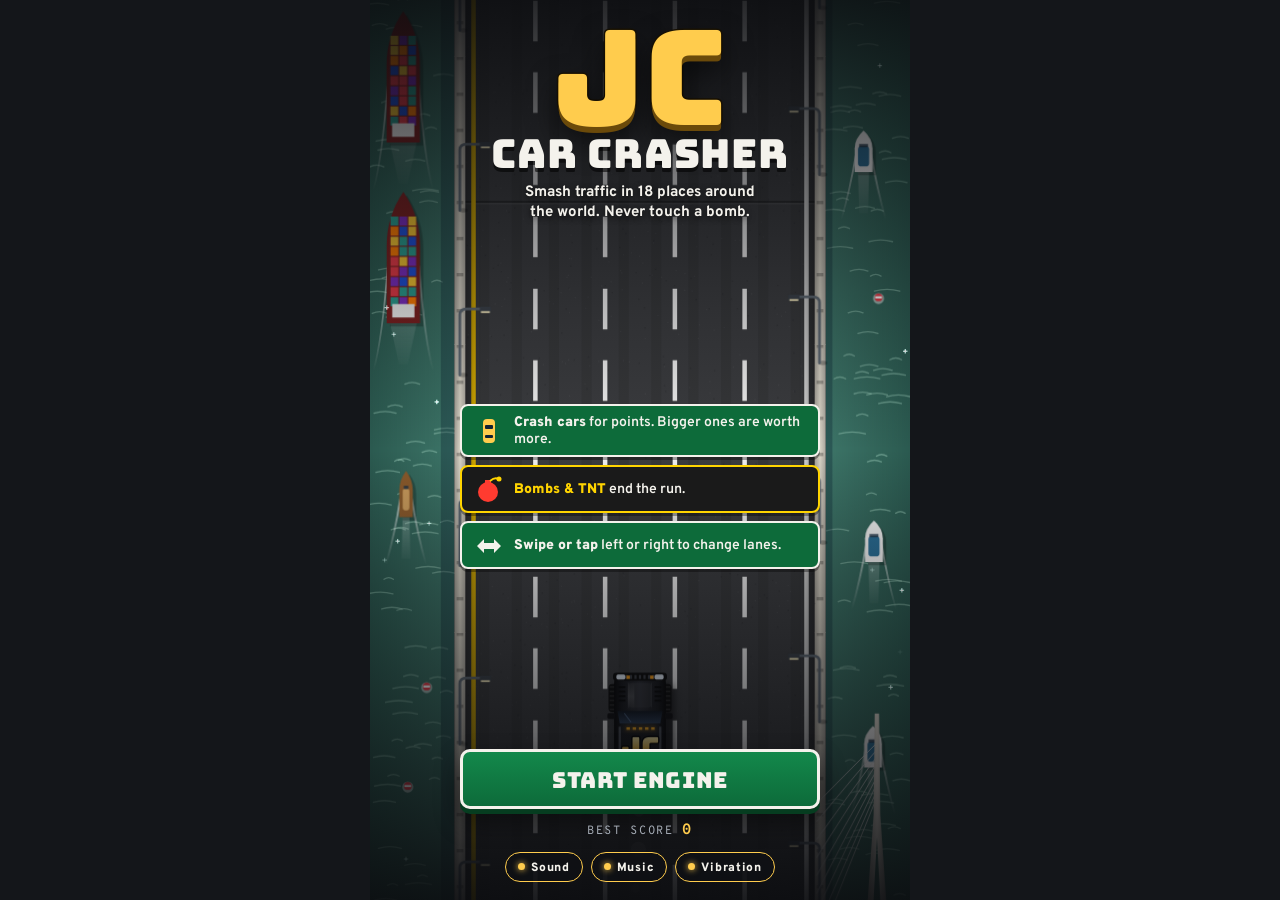
==== car-crasher/www/index.html @ 8ab08aec "Add JC Car Crasher: five-lane highway crash game for Android A free HTML5 canvas arcade game wrapped" ====
<!DOCTYPE html>
<html lang="en">
<head>
<meta charset="utf-8">
<meta name="viewport" content="width=device-width, initial-scale=1, maximum-scale=1, user-scalable=no, viewport-fit=cover">
<meta name="theme-color" content="#14161a">
<title>JC Car Crasher</title>
<link rel="stylesheet" href="css/game.css">
</head>
<body>
<div id="app">
  <canvas id="game" aria-label="Game view"></canvas>

  <div id="hud" hidden>
    <div class="hud-top">
      <div class="score-block">
        <div id="hud-score" class="score">0</div>
        <div class="best">BEST <span id="hud-best">0</span></div>
      </div>
      <div class="loc-chip">
        <img id="hud-flag" alt="">
        <div class="loc-text"><b id="hud-city">—</b><span id="hud-country">—</span></div>
      </div>
      <button id="btn-pause" class="icon-btn" aria-label="Pause"><span class="pause-glyph"></span></button>
    </div>
    <div class="hud-lap">
      <span class="lap-label">LAP <b id="hud-lap">1</b></span>
      <div class="lap-bar"><i id="hud-bar"></i></div>
      <span class="lap-cars"><b id="hud-cars">0</b>/<span id="hud-target">20</span> CARS</span>
    </div>
    <div class="hud-bottom">
      <div class="speedo"><b id="hud-speed">80</b><span>KM/H</span></div>
      <div id="hud-powers" class="powers"></div>
      <div id="hud-combo" class="combo" hidden><b id="hud-mult">x2</b><span id="hud-streak">5 STREAK</span></div>
    </div>
  </div>

  <div id="banner" class="banner" hidden>
    <div class="banner-sign">
      <div class="banner-meta"><span id="bn-lap">LAP 2</span><span>NOW RACING IN</span></div>
      <div class="banner-main">
        <img id="bn-flag" alt="">
        <div class="banner-names"><h2 id="bn-city">City</h2><p id="bn-country">Country</p></div>
      </div>
      <p id="bn-tag" class="banner-tag"></p>
    </div>
    <img id="bn-landmark" class="banner-lm" alt="">
  </div>

  <div id="toast" class="toast" hidden></div>
  <div id="hint" class="hint" hidden><span class="chev">◀</span> Swipe or tap to switch lanes <span class="chev">▶</span></div>

  <section id="screen-title" class="screen title-screen">
    <div class="title-top">
      <div class="logo" aria-label="JC Car Crasher">
        <span class="logo-jc">JC</span>
        <span class="logo-name">CAR CRASHER</span>
      </div>
      <p class="tagline">Smash traffic in 18 places around the world. Never touch a bomb.</p>
    </div>
    <div class="rules">
      <div class="rule"><span class="rule-icon car-icon"></span><span><b>Crash cars</b> for points. Bigger ones are worth more.</span></div>
      <div class="rule danger"><span class="rule-icon bomb-icon"></span><span><b>Bombs &amp; TNT</b> end the run.</span></div>
      <div class="rule"><span class="rule-icon lane-icon"></span><span><b>Swipe or tap</b> left or right to change lanes.</span></div>
    </div>
    <div class="title-bottom">
      <button id="btn-start" class="sign-btn">START ENGINE</button>
      <div class="title-best">BEST SCORE <b id="title-best">0</b></div>
      <div class="toggles">
        <button class="toggle" data-toggle="sound" aria-pressed="true">Sound</button>
        <button class="toggle" data-toggle="music" aria-pressed="true">Music</button>
        <button class="toggle" data-toggle="vibe" aria-pressed="true">Vibration</button>
      </div>
    </div>
  </section>

  <section id="screen-pause" class="screen pause-screen" hidden>
    <div class="panel">
      <h2 class="panel-title">PAUSED</h2>
      <p id="pause-where" class="panel-sub"></p>
      <button id="btn-resume" class="sign-btn">RESUME</button>
      <div class="toggles">
        <button class="toggle" data-toggle="sound" aria-pressed="true">Sound</button>
        <button class="toggle" data-toggle="music" aria-pressed="true">Music</button>
        <button class="toggle" data-toggle="vibe" aria-pressed="true">Vibration</button>
      </div>
      <button id="btn-quit" class="ghost-btn">Quit to title</button>
    </div>
  </section>

  <section id="screen-over" class="screen over-screen" hidden>
    <div class="panel">
      <div class="hazard-band"><h2>WRECKED</h2></div>
      <p id="over-cause" class="panel-sub"></p>
      <div class="over-score"><span>SCORE</span><b id="over-score">0</b><em id="over-new" hidden>NEW BEST</em></div>
      <dl class="stats">
        <div><dt>Laps</dt><dd id="st-laps">1</dd></div>
        <div><dt>Cars crashed</dt><dd id="st-cars">0</dd></div>
        <div><dt>Best streak</dt><dd id="st-combo">0</dd></div>
        <div><dt>Top speed</dt><dd id="st-speed">0</dd></div>
      </dl>
      <div class="visited"><span>RACED IN</span><div id="st-flags" class="flags"></div></div>
      <button id="btn-again" class="sign-btn">RACE AGAIN</button>
      <button id="btn-home" class="ghost-btn">Title screen</button>
    </div>
  </section>
</div>

<script src="js/util.js"></script>
<script src="js/flags.js"></script>
<script src="js/vehicles.js"></script>
<script src="js/locations.js"></script>
<script src="js/props.js"></script>
<script src="js/terrain.js"></script>
<script src="js/landmarks.js"></script>
<script src="js/audio.js"></script>
<script src="js/game.js"></script>
</body>
</html>
---- car-crasher/www/css/game.css ----
/* JC Car Crasher — UI dressed as road signage: highway-green panels, hazard stripes, JC gold. */
@font-face { font-family: 'Bungee'; font-weight: 400; font-display: swap; src: url('../fonts/bungee.woff2') format('woff2'); }
@font-face { font-family: 'Overpass'; font-weight: 100 900; font-display: swap; src: url('../fonts/overpass.woff2') format('woff2'); }
@font-face { font-family: 'Overpass Mono'; font-weight: 300 700; font-display: swap; src: url('../fonts/overpass-mono.woff2') format('woff2'); }

:root {
  /* Layout: full-bleed canvas; HUD pinned top as sign panels; menus are stacked sign boards over live gameplay */
  --asphalt: #14161a;
  --asphalt-2: #1f2228;
  --line: #3a3f48;
  --sign: #0d6b3a;
  --sign-hi: #13884b;
  --gold: #ffcc4d;
  --hazard: #ffd400;
  --danger: #ff3b30;
  --chalk: #f4f2ec;
  --muted: #a9b0ba;
  --glass: rgba(14, 16, 20, 0.72);
  --display: 'Bungee', 'Arial Black', Impact, sans-serif;
  --sign-font: 'Overpass', 'Arial Narrow', Arial, sans-serif;
  --mono: 'Overpass Mono', 'Courier New', monospace;
  color-scheme: dark;
}

* { box-sizing: border-box; -webkit-tap-highlight-color: transparent; }
html, body { height: 100%; margin: 0; background: var(--asphalt); color: var(--chalk); overflow: hidden; }
body { font-family: var(--sign-font); -webkit-font-smoothing: antialiased; user-select: none; -webkit-user-select: none; }
button { font: inherit; color: inherit; }
[hidden] { display: none !important; }

#app {
  position: fixed; inset: 0; margin: 0 auto; overflow: hidden;
  background: var(--asphalt); touch-action: none;
}
#game { position: absolute; inset: 0; display: block; width: 100%; height: 100%; }

/* ---------- HUD ---------- */
#hud { position: absolute; inset: 0; pointer-events: none; }
#hud::before {
  content: ''; position: absolute; left: 0; right: 0; top: 0; height: calc(118px + env(safe-area-inset-top, 0px));
  background: linear-gradient(180deg, rgba(8,9,12,.78) 0%, rgba(8,9,12,.5) 60%, rgba(8,9,12,0) 100%);
}
.hud-top {
  position: absolute; top: 0; left: 0; right: 0;
  display: flex; align-items: flex-start; justify-content: space-between; gap: 8px;
  padding: calc(10px + env(safe-area-inset-top, 0px)) max(12px, env(safe-area-inset-right, 0px)) 0 max(12px, env(safe-area-inset-left, 0px));
}
.score-block { min-width: 0; text-shadow: 0 2px 0 rgba(0,0,0,.55), 0 0 12px rgba(0,0,0,.5); }
.score { font-family: var(--display); font-size: clamp(26px, 8.4vw, 38px); line-height: 1; color: var(--chalk); font-variant-numeric: tabular-nums; }
.best { font-family: var(--mono); font-size: 11px; letter-spacing: .12em; color: var(--gold); margin-top: 4px; }

.loc-chip {
  display: flex; align-items: center; gap: 7px; min-width: 0; max-width: 46%;
  background: var(--sign); border: 2px solid var(--chalk); border-radius: 7px;
  padding: 5px 9px 4px 6px; box-shadow: 0 3px 0 rgba(0,0,0,.35);
}
.loc-chip img { width: 27px; height: 18px; border-radius: 2px; flex: none; }
.loc-text { display: flex; flex-direction: column; min-width: 0; line-height: 1.05; }
.loc-text b { font-weight: 900; font-size: 13px; letter-spacing: .03em; text-transform: uppercase; white-space: nowrap; overflow: hidden; text-overflow: ellipsis; }
.loc-text span { font-size: 9.5px; font-weight: 800; letter-spacing: .08em; text-transform: uppercase; opacity: .85; white-space: nowrap; overflow: hidden; text-overflow: ellipsis; }

.icon-btn {
  pointer-events: auto; width: 44px; height: 44px; flex: none; border-radius: 50%;
  border: 2px solid rgba(255,255,255,.75); background: var(--glass); display: grid; place-items: center; cursor: pointer;
}
.icon-btn:focus-visible, .sign-btn:focus-visible, .ghost-btn:focus-visible, .toggle:focus-visible { outline: 3px solid var(--hazard); outline-offset: 2px; }
.pause-glyph { width: 14px; height: 16px; border-left: 5px solid var(--chalk); border-right: 5px solid var(--chalk); }

.hud-lap {
  position: absolute; left: max(12px, env(safe-area-inset-left, 0px)); right: max(12px, env(safe-area-inset-right, 0px));
  top: calc(80px + env(safe-area-inset-top, 0px));
  display: flex; align-items: center; gap: 8px;
  font-family: var(--mono); font-size: 11px; letter-spacing: .08em; color: var(--chalk);
  text-shadow: 0 1px 2px rgba(0,0,0,.8);
}
.lap-label b { font-family: var(--display); font-weight: 400; font-size: 15px; color: var(--gold); }
.lap-bar { flex: 1; height: 7px; border-radius: 4px; background: rgba(0,0,0,.45); border: 1px solid rgba(255,255,255,.25); overflow: hidden; }
.lap-bar i { display: block; height: 100%; width: 0; background: linear-gradient(90deg, var(--sign-hi), var(--gold)); transition: width .25s ease; }
.lap-cars b { color: var(--gold); }

.hud-bottom {
  position: absolute; left: 0; right: 0; bottom: 0;
  display: flex; align-items: flex-end; justify-content: space-between; gap: 8px;
  padding: 0 max(12px, env(safe-area-inset-right, 0px)) calc(12px + env(safe-area-inset-bottom, 0px)) max(12px, env(safe-area-inset-left, 0px));
}
.speedo { display: flex; align-items: baseline; gap: 4px; background: var(--glass); border-radius: 8px; padding: 5px 9px 3px; border: 1px solid rgba(255,255,255,.18); }
.speedo b { font-family: var(--display); font-weight: 400; font-size: 20px; font-variant-numeric: tabular-nums; }
.speedo span { font-family: var(--mono); font-size: 10px; color: var(--muted); letter-spacing: .1em; }
.powers { display: flex; gap: 6px; flex: 1; justify-content: center; }
.power { font-family: var(--mono); font-size: 11px; font-weight: 700; letter-spacing: .06em; padding: 5px 8px 3px; border-radius: 999px; border: 1.5px solid currentColor; background: var(--glass); }
.power.shield { color: #3fb6ff; }
.power.double { color: var(--gold); }
.combo { display: flex; flex-direction: column; align-items: flex-end; line-height: 1; text-shadow: 0 2px 0 rgba(0,0,0,.6); }
.combo b { font-family: var(--display); font-weight: 400; font-size: 26px; color: var(--hazard); }
.combo span { font-family: var(--mono); font-size: 10px; letter-spacing: .1em; color: var(--chalk); margin-top: 2px; }
.combo.pop b { animation: pop .35s ease; }
@keyframes pop { 0% { transform: scale(1.6); } 100% { transform: scale(1); } }

/* ---------- lap banner ---------- */
.banner {
  position: absolute; left: 50%; top: calc(108px + env(safe-area-inset-top, 0px));
  width: min(92%, 400px); transform: translateX(-50%);
  display: flex; align-items: flex-end; gap: 0; pointer-events: none;
}
.banner.show { animation: bannerIn 3.6s cubic-bezier(.2,.9,.2,1) forwards; }
@keyframes bannerIn {
  0% { opacity: 0; transform: translate(-50%, -24px) scale(.94); }
  9% { opacity: 1; transform: translate(-50%, 0) scale(1); }
  86% { opacity: 1; transform: translate(-50%, 0) scale(1); }
  100% { opacity: 0; transform: translate(-50%, -14px) scale(.98); }
}
.banner-sign {
  position: relative; z-index: 1; flex: 1; min-width: 0;
  background: var(--sign); border: 3px solid var(--chalk); border-radius: 10px;
  padding: 9px 12px 10px; box-shadow: 0 6px 0 rgba(0,0,0,.35), 0 18px 40px rgba(0,0,0,.45);
}
.banner-meta { display: flex; justify-content: space-between; gap: 8px; font-weight: 800; font-size: 11px; letter-spacing: .14em; opacity: .9; }
.banner-meta span:first-child { color: var(--gold); }
.banner-main { display: flex; align-items: center; gap: 10px; margin-top: 6px; }
.banner-main img { width: 46px; height: 31px; border-radius: 3px; flex: none; box-shadow: 0 0 0 2px rgba(255,255,255,.85); }
.banner-names { min-width: 0; }
.banner-names h2 { margin: 0; font-weight: 900; font-size: clamp(24px, 8vw, 34px); line-height: .95; text-transform: uppercase; letter-spacing: .01em; text-wrap: balance; }
.banner-names p { margin: 3px 0 0; font-weight: 800; font-size: 12px; letter-spacing: .1em; text-transform: uppercase; opacity: .9; }
.banner-tag { margin: 8px 0 0; padding-top: 7px; border-top: 1px solid rgba(255,255,255,.35); font-size: 13px; font-weight: 600; }
.banner-lm { width: 34%; max-width: 130px; height: auto; max-height: 170px; object-fit: contain; object-position: bottom; margin-left: -18px; filter: drop-shadow(0 8px 10px rgba(0,0,0,.5)); }

/* ---------- toast + hint ---------- */
.toast {
  position: absolute; left: 50%; top: 42%; transform: translate(-50%, -50%);
  font-family: var(--display); font-size: 22px; letter-spacing: .02em; color: var(--chalk); text-align: center;
  text-shadow: 0 3px 0 rgba(0,0,0,.6), 0 0 18px rgba(0,0,0,.6); pointer-events: none; white-space: nowrap;
}
.toast small { display: block; font-family: var(--sign-font); font-weight: 800; font-size: 12px; letter-spacing: .12em; color: var(--gold); margin-top: 4px; }
.toast.show { animation: toastIn 1.9s ease forwards; }
@keyframes toastIn {
  0% { opacity: 0; transform: translate(-50%, -30%) scale(.8); }
  12% { opacity: 1; transform: translate(-50%, -50%) scale(1.05); }
  20% { transform: translate(-50%, -50%) scale(1); }
  80% { opacity: 1; }
  100% { opacity: 0; transform: translate(-50%, -70%); }
}
.hint {
  position: absolute; left: 50%; bottom: calc(70px + env(safe-area-inset-bottom, 0px)); transform: translateX(-50%);
  background: var(--glass); border: 1px solid rgba(255,255,255,.25); border-radius: 999px;
  padding: 8px 14px 6px; font-weight: 800; font-size: 13px; letter-spacing: .04em; white-space: nowrap;
  pointer-events: none; animation: hintPulse 1.2s ease-in-out infinite;
}
.hint .chev { color: var(--gold); }
@keyframes hintPulse { 50% { opacity: .6; } }

/* ---------- screens ---------- */
.screen {
  position: absolute; inset: 0; display: flex; flex-direction: column; align-items: center;
  padding: calc(18px + env(safe-area-inset-top, 0px)) max(16px, env(safe-area-inset-right, 0px)) calc(18px + env(safe-area-inset-bottom, 0px)) max(16px, env(safe-area-inset-left, 0px));
  overflow-y: auto; touch-action: pan-y;
}
.title-screen { justify-content: space-between; background: linear-gradient(180deg, rgba(10,11,14,.88) 0%, rgba(10,11,14,.25) 34%, rgba(10,11,14,0) 50%, rgba(10,11,14,.3) 64%, rgba(10,11,14,.92) 100%); }
.title-top { text-align: center; margin-top: 6px; }
.logo { display: flex; flex-direction: column; align-items: center; line-height: .82; }
.logo-jc {
  font-family: var(--display); font-size: clamp(84px, 30vw, 132px); color: var(--gold);
  -webkit-text-stroke: 3px #1a1203; paint-order: stroke fill;
  text-shadow: 0 6px 0 #6b4a0a, 0 14px 30px rgba(0,0,0,.6);
}
.logo-name {
  font-family: var(--display); font-size: clamp(26px, 9vw, 40px); color: var(--chalk); letter-spacing: .02em; margin-top: 6px;
  text-shadow: 0 4px 0 rgba(0,0,0,.55);
}
.tagline { margin: 12px auto 0; max-width: 30ch; font-weight: 700; font-size: 15px; line-height: 1.35; color: var(--chalk); text-wrap: balance; text-shadow: 0 2px 6px rgba(0,0,0,.8); }

.rules { display: flex; flex-direction: column; gap: 8px; width: min(100%, 360px); }
.rule {
  display: flex; align-items: center; gap: 10px; background: var(--sign); border: 2px solid var(--chalk); border-radius: 8px;
  padding: 8px 12px 6px; font-size: 14px; font-weight: 600; line-height: 1.25; box-shadow: 0 3px 0 rgba(0,0,0,.35);
}
.rule b { font-weight: 900; }
.rule.danger { background: #1a1a1a; border-color: var(--hazard); color: var(--chalk); }
.rule.danger b { color: var(--hazard); }
.rule-icon { width: 30px; height: 30px; flex: none; background-repeat: no-repeat; background-position: center; background-size: contain; }
.car-icon { background-image: url("data:image/svg+xml,%3Csvg xmlns='http://www.w3.org/2000/svg' viewBox='0 0 30 30'%3E%3Crect x='9' y='3' width='12' height='24' rx='4' fill='%23ffcc4d'/%3E%3Crect x='11' y='9' width='8' height='4' rx='1' fill='%23123'/%3E%3Crect x='11' y='19' width='8' height='3' rx='1' fill='%23123'/%3E%3C/svg%3E"); }
.bomb-icon { background-image: url("data:image/svg+xml,%3Csvg xmlns='http://www.w3.org/2000/svg' viewBox='0 0 30 30'%3E%3Ccircle cx='14' cy='17' r='10' fill='%23ff3b30'/%3E%3Crect x='11' y='5' width='6' height='4' fill='%23ff3b30'/%3E%3Cpath d='M16 6 q5 -4 8 -2' stroke='%23ffd400' stroke-width='2' fill='none'/%3E%3Ccircle cx='25' cy='4' r='2.5' fill='%23ffd400'/%3E%3C/svg%3E"); }
.lane-icon { background-image: url("data:image/svg+xml,%3Csvg xmlns='http://www.w3.org/2000/svg' viewBox='0 0 30 30'%3E%3Cpath d='M3 15 l7 -7 v4 h10 v-4 l7 7 l-7 7 v-4 h-10 v4z' fill='%23f4f2ec'/%3E%3C/svg%3E"); }

.title-bottom { display: flex; flex-direction: column; align-items: center; gap: 12px; width: min(100%, 360px); }
.sign-btn {
  width: 100%; cursor: pointer; border-radius: 10px; border: 3px solid var(--chalk);
  background: linear-gradient(180deg, var(--sign-hi), var(--sign)); color: var(--chalk);
  font-family: var(--display); font-size: 22px; letter-spacing: .03em; padding: 14px 18px 11px;
  box-shadow: 0 5px 0 #063d20, 0 12px 26px rgba(0,0,0,.45); transition: transform .08s ease, box-shadow .08s ease;
}
.sign-btn:active { transform: translateY(4px); box-shadow: 0 1px 0 #063d20, 0 6px 14px rgba(0,0,0,.45); }
.ghost-btn { background: none; border: 0; color: var(--muted); font-weight: 800; font-size: 14px; letter-spacing: .06em; padding: 10px 14px; cursor: pointer; text-decoration: underline; text-underline-offset: 3px; }
.title-best { font-family: var(--mono); font-size: 12px; letter-spacing: .14em; color: var(--muted); }
.title-best b { color: var(--gold); font-size: 15px; }
.toggles { display: flex; gap: 8px; justify-content: center; flex-wrap: wrap; }
.toggle {
  cursor: pointer; border-radius: 999px; border: 1.5px solid rgba(255,255,255,.35); background: var(--glass);
  padding: 7px 12px 5px; font-weight: 800; font-size: 12px; letter-spacing: .06em; color: var(--muted);
}
.toggle[aria-pressed="true"] { border-color: var(--gold); color: var(--chalk); }
.toggle::before { content: ''; display: inline-block; width: 7px; height: 7px; border-radius: 50%; margin-right: 6px; background: #555; vertical-align: 1px; }
.toggle[aria-pressed="true"]::before { background: var(--gold); box-shadow: 0 0 6px var(--gold); }

.pause-screen, .over-screen { justify-content: center; background: rgba(8,9,12,.72); }
.panel {
  width: min(100%, 360px); display: flex; flex-direction: column; align-items: stretch; gap: 12px;
  background: var(--asphalt-2); border: 2px solid var(--line); border-radius: 14px; padding: 18px 16px 12px;
  box-shadow: 0 24px 60px rgba(0,0,0,.6);
}
.panel .toggles { margin-top: 2px; }
.panel-title { margin: 0; text-align: center; font-family: var(--display); font-weight: 400; font-size: 34px; color: var(--chalk); }
.panel-sub { margin: 0; text-align: center; font-size: 14px; font-weight: 600; color: var(--muted); line-height: 1.35; text-wrap: balance; }
.panel-sub b { color: var(--chalk); }
.hazard-band {
  margin: -18px -16px 0; padding: 14px 10px 10px; border-radius: 12px 12px 0 0; text-align: center;
  background: repeating-linear-gradient(-45deg, var(--hazard) 0 16px, #111 16px 32px);
}
.hazard-band h2 {
  display: inline-block; margin: 0; padding: 4px 14px 0; background: #111; border-radius: 6px;
  font-family: var(--display); font-weight: 400; font-size: 36px; color: var(--hazard); letter-spacing: .02em;
}
.over-score { display: flex; flex-direction: column; align-items: center; gap: 2px; }
.over-score span { font-family: var(--mono); font-size: 11px; letter-spacing: .18em; color: var(--muted); }
.over-score b { font-family: var(--display); font-weight: 400; font-size: 46px; line-height: 1; color: var(--gold); font-variant-numeric: tabular-nums; }
.over-score em { font-style: normal; font-weight: 900; font-size: 12px; letter-spacing: .14em; color: #111; background: var(--hazard); padding: 3px 8px 1px; border-radius: 4px; margin-top: 4px; }
.stats { display: grid; grid-template-columns: 1fr 1fr; gap: 8px; margin: 0; }
.stats div { background: rgba(0,0,0,.25); border: 1px solid var(--line); border-radius: 8px; padding: 7px 10px 5px; min-width: 0; }
.stats dt { font-size: 10.5px; font-weight: 800; letter-spacing: .1em; text-transform: uppercase; color: var(--muted); }
.stats dd { margin: 2px 0 0; font-family: var(--mono); font-weight: 700; font-size: 18px; color: var(--chalk); font-variant-numeric: tabular-nums; }
.visited { display: flex; flex-direction: column; gap: 6px; }
.visited > span { font-family: var(--mono); font-size: 10.5px; letter-spacing: .16em; color: var(--muted); }
.flags { display: flex; flex-wrap: wrap; gap: 6px; }
.flags figure { margin: 0; display: flex; align-items: center; gap: 5px; background: rgba(0,0,0,.25); border-radius: 5px; padding: 3px 7px 3px 4px; font-size: 11.5px; font-weight: 800; }
.flags img { width: 21px; height: 14px; border-radius: 2px; }

@media (prefers-reduced-motion: reduce) {
  .banner.show { animation-duration: 3.6s; animation-timing-function: steps(1, end); }
  .hint { animation: none; }
}
@media (max-height: 640px) {
  .rules { gap: 5px; }
  .rule { padding: 5px 10px 4px; font-size: 13px; }
  .logo-jc { font-size: 76px; }
}
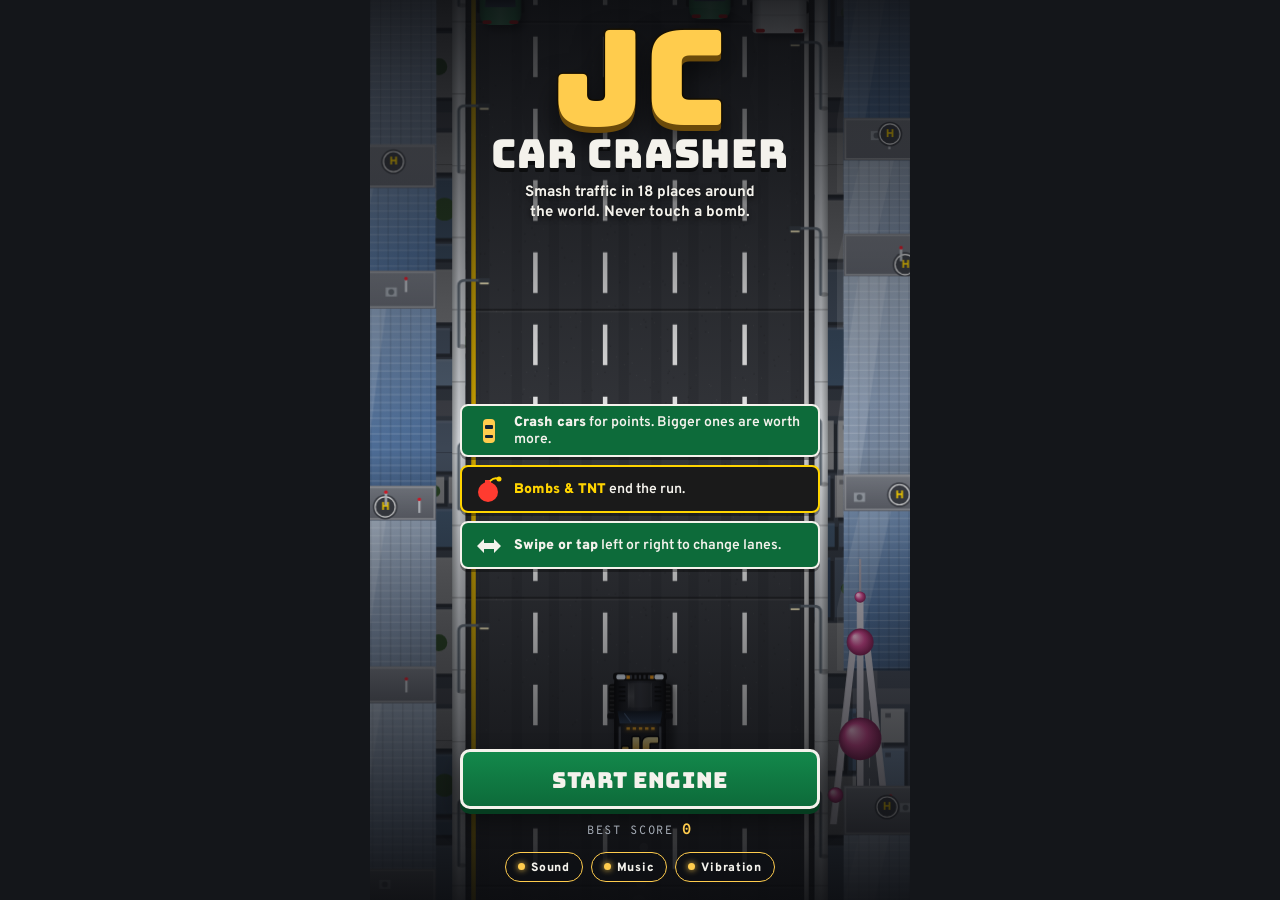
==== commit 8058e4bb: "Make JC Car Crasher installable as a desktop/phone web app Add a web app manifest, launcher icons an" ====
--- a/car-crasher/www/index.html
+++ b/car-crasher/www/index.html
@@ -5,6 +5,12 @@
 <meta name="viewport" content="width=device-width, initial-scale=1, maximum-scale=1, user-scalable=no, viewport-fit=cover">
 <meta name="theme-color" content="#14161a">
 <title>JC Car Crasher</title>
+<link rel="manifest" href="manifest.webmanifest">
+<link rel="icon" type="image/png" sizes="192x192" href="icons/icon-192.png">
+<link rel="apple-touch-icon" href="icons/icon-192.png">
+<meta name="mobile-web-app-capable" content="yes">
+<meta name="apple-mobile-web-app-capable" content="yes">
+<meta name="apple-mobile-web-app-title" content="JC Crasher">
 <link rel="stylesheet" href="css/game.css">
 </head>
 <body>
@@ -115,5 +121,11 @@
 <script src="js/landmarks.js"></script>
 <script src="js/audio.js"></script>
 <script src="js/game.js"></script>
+<script>
+  // Installable web app: cache the game for offline play (not needed inside the Android app).
+  if ('serviceWorker' in navigator && window.isSecureContext && location.hostname !== 'appassets.androidplatform.net') {
+    window.addEventListener('load', () => navigator.serviceWorker.register('sw.js').catch(() => {}));
+  }
+</script>
 </body>
 </html>
